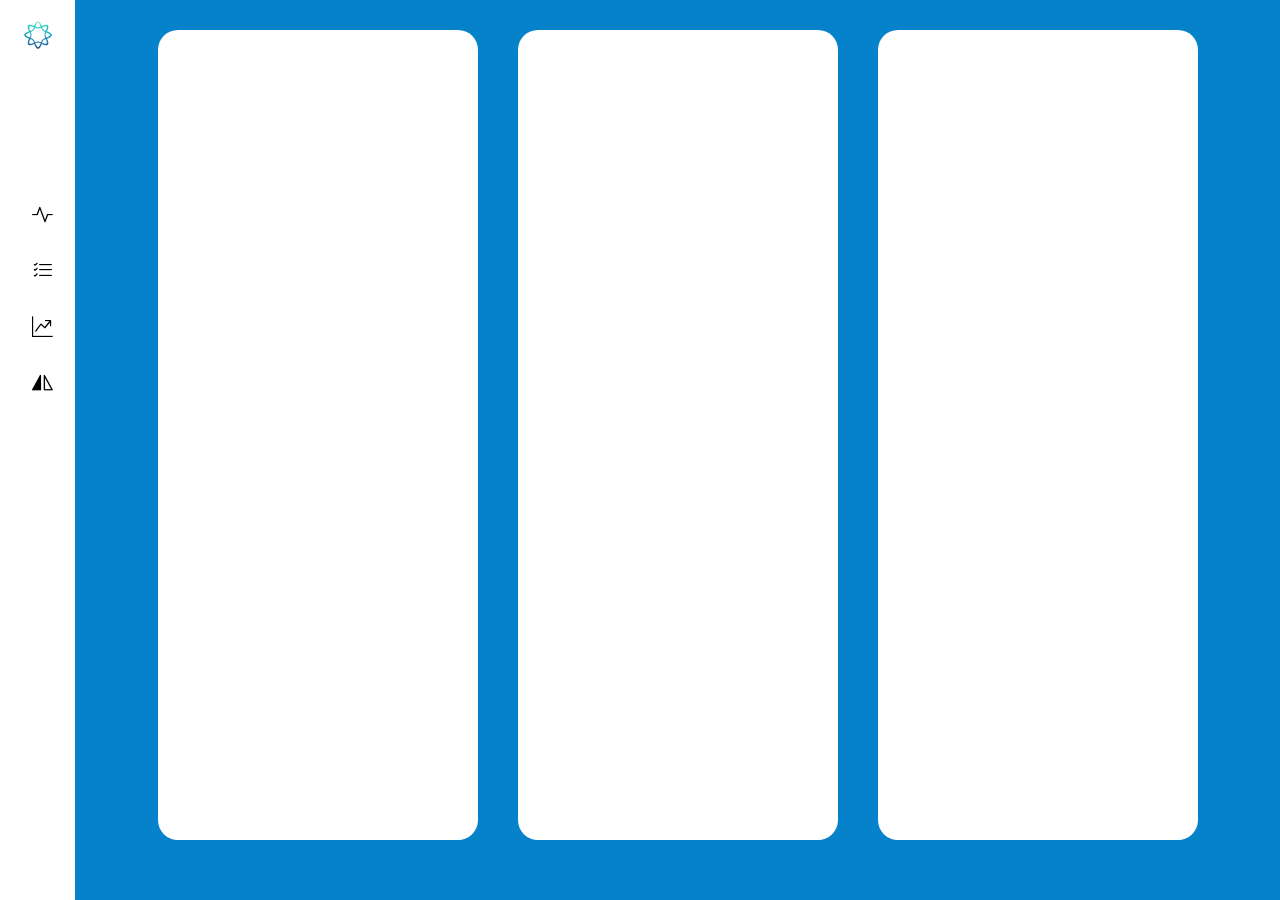
==== vistas/CuentaSIUI.html @ afe10dd4 "Primer paso para el desarrollo del diseño del UX/UI de la interfaz de usuario en su cuenta" ====
<!doctype html>
<html lang="en">
  <head>
    <!-- Required meta tags -->
    <meta charset="utf-8">
    <meta name="viewport" content="width=device-width, initial-scale=1">
   <!-- fonts family-->
   <link rel="preconnect" href="https://fonts.googleapis.com">
    <link rel="preconnect" href="https://fonts.gstatic.com" crossorigin>
    <link 
    href="https://fonts.googleapis.com/css2?family=Inconsolata:wght@600&display=swap" 
    rel="stylesheet">

    <!-- Bootstrap CSS -->
    <link href="https://cdn.jsdelivr.net/npm/bootstrap@5.0.2/dist/css/bootstrap.min.css" rel="stylesheet" 
    integrity="sha384-EVSTQN3/azprG1Anm3QDgpJLIm9Nao0Yz1ztcQTwFspd3yD65VohhpuuCOmLASjC" crossorigin="anonymous">
    <link rel="stylesheet" href="https://cdn.jsdelivr.net/npm/bootstrap-icons@1.8.1/font/bootstrap-icons.css">
    
    <!--css-->
    
    <link rel="stylesheet" href="../css/stylesCuentaUI.css">
    <link rel="icon" href="../icons/INOX.ico">

    <title>INOX - Iniciar sesión</title>
  </head>
  <body>
    <div class="container contenedor-de-vuelta-a-inicio">
        <div class="logo-inox">
          <img src="../icons/INOX.ico" alt="Icono de INOX">
        </div>
        <div class="nav-noticias">
          <ul class="nav__items">
            <li><a class="nav__link" href="#"><i class="bi bi-activity"></i></a></li>
            <li><a class="nav__link" href="#"><i class="bi bi-list-check"></i></a></li>
            <li><a class="nav__link" href="#"><i class="bi bi-graph-up-arrow"></i></a></li>
            <li><a class="nav__link" href="#"><i class="bi bi-symmetry-vertical"></i></a></li>
          </ul>
        </div>
    </div>

    <div class="container container-total">
      <div class="row">
        <div class="col-lg-4 col-xl-4 col-xxl-4 noticias-container ">

        </div>
        <div class="col-lg-4 col-xl-4 col-xxl-4 balance-container">
          
        </div>
        <div class="col-lg-4 col-xl-4 col-xxl-4 operaciones-container">
          
        </div>
      </div>
    </div>
    

  

   

   
    <!-- Option 1: Bootstrap Bundle with Popper -->
    <script src="https://cdn.jsdelivr.net/npm/bootstrap@5.0.2/dist/js/bootstrap.bundle.min.js" 
    integrity="sha384-MrcW6ZMFYlzcLA8Nl+NtUVF0sA7MsXsP1UyJoMp4YLEuNSfAP+JcXn/tWtIaxVXM" crossorigin="anonymous"></script>
   <!-- <script src="https://code.jquery.com/jquery-3.5.1.min.js" integrity="sha256-9/aliU8dGd2tb6OSsuzixeV4y/faTqgFtohetphbbj0=" 
   crossorigin="anonymous"></script> -->

   
    <!-- Option 2: Separate Popper and Bootstrap JS -->
    <!--
    <script src="https://cdn.jsdelivr.net/npm/@popperjs/core@2.9.2/dist/umd/popper.min.js" integrity="sha384-IQsoLXl5PILFhosVNubq5LC7Qb9DXgDA9i+tQ8Zj3iwWAwPtgFTxbJ8NT4GN1R8p" crossorigin="anonymous"></script>
    <script src="https://cdn.jsdelivr.net/npm/bootstrap@5.0.2/dist/js/bootstrap.min.js" integrity="sha384-cVKIPhGWiC2Al4u+LWgxfKTRIcfu0JTxR+EQDz/bgldoEyl4H0zUF0QKbrJ0EcQF" crossorigin="anonymous"></script>
    -->
  </body>
</html>
---- css/stylesCuentaUI.css ----
* {
    font-family: 'Inconsolata', monospace;
}
body {
    background: #0582ca;
    
}

.contenedor-de-vuelta-a-inicio {
    
    background: #fff;
    width: 75px;
    height: 660px;
    align-items: center;
    text-align: center;
    min-height: 100vh;
    z-index: 10000;

    margin-left: 0;
    margin-right: 0;
    position: absolute;
    top: 0;
    left: 0;
    padding: 0;
    
    
}
.logo-inox {
    margin-top: 15px;
}


.nav-noticias {
    display: flex;
}

.nav__items {
    display: flex;
    flex-direction: column;
    justify-content: space-between;
    text-align: center;
    position: absolute;
    top: 200px;
    left: 0;
    height: 200px;
    list-style: none;
}
.nav__link {
    text-decoration: none;
    color: #000;   
    font-size: 1.3rem;
}

.nav__link:hover {
    color: #0582ca;
}
.nav__link:active {
    color: #003554;
}

/*conetedores de la pagina principal*/
/*contenedor area noticias noticias*/
.container-total {
    display: flex;
    justify-content: space-between;
    margin-left: 150px !important;
    margin-right: 20px !important;
    padding: 0;
}
.noticias-container {
    width: 25vw;
    height: 90vh;
    background: #fff;
    margin: 30px 20px;
    border-radius: 20px;
}

.balance-container {
    width: 25vw;
    height: 90vh;
    background: #fff;
    margin: 30px 20px;
    border-radius: 20px;
}
.operaciones-container {
    width: 25vw;
    height: 90vh;
    background: #fff;
    margin: 30px 20px;
    border-radius: 20px;
}
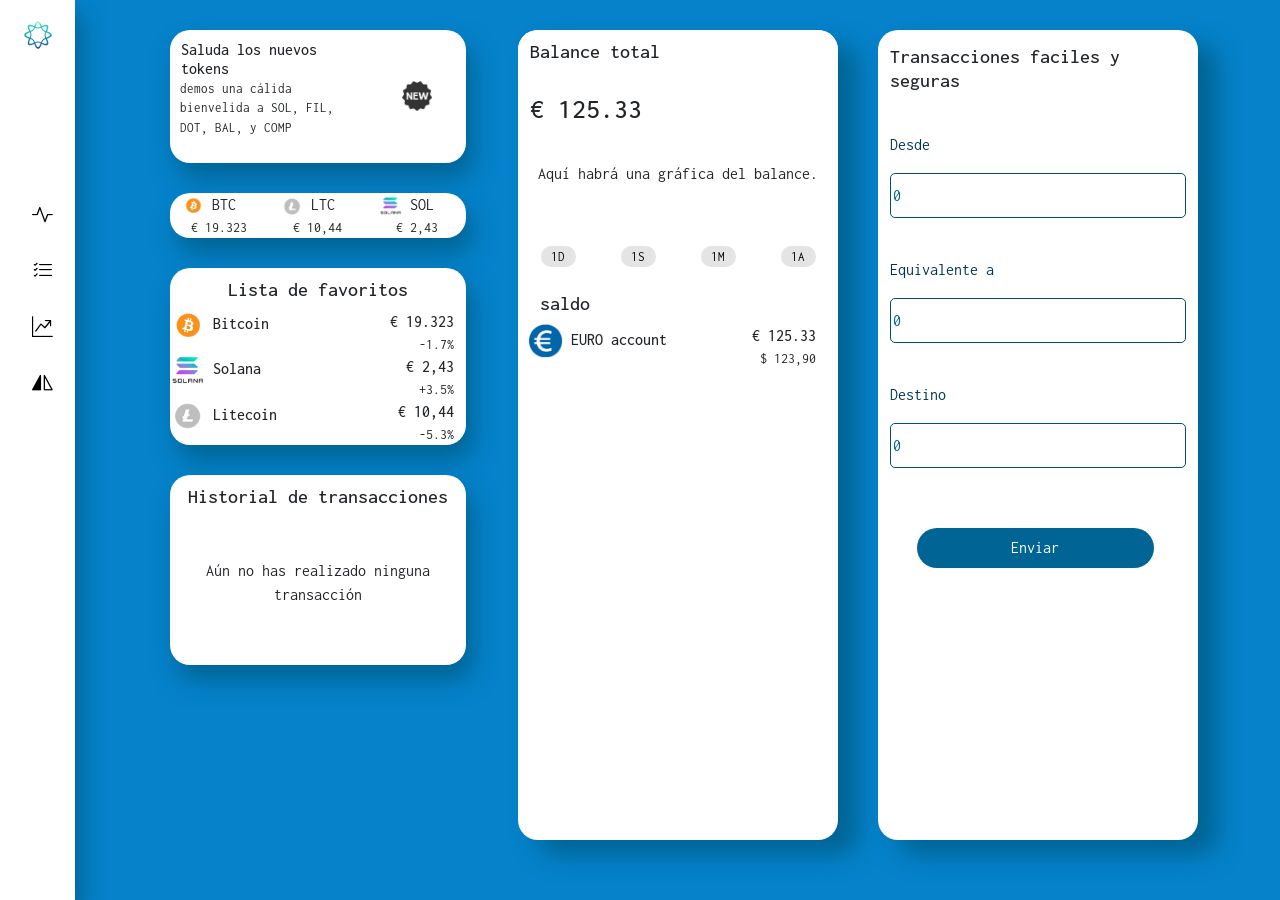
==== commit fc61a26b: "Diseño super veta de la interfaz principal de usuario" ====
--- a/vistas/CuentaSIUI.html
+++ b/vistas/CuentaSIUI.html
@@ -39,17 +39,160 @@
     </div>
 
     <div class="container container-total">
+
       <div class="row">
+
         <div class="col-lg-4 col-xl-4 col-xxl-4 noticias-container ">
-
-        </div>
+          <div class="row noticias-pertinentes">
+            <div class="col-lg-8 informacion-noticia">
+              <h5>Saluda los nuevos tokens</h5>
+            <p>demos una cálida bienvelida a SOL, FIL, DOT, BAL, y COMP</p>
+            </div>
+            <div class="col-lg-4 img-contenedor-new">
+              <img src="../images/newImage.png" alt="newImage">
+            </div>
+          </div>
+
+          <div class="row estadisticas-criptos">
+                <div class="col-lg-4 contenedor-de-info-monedas">
+                    <img src="../images/logoBTC.png" alt="logoBTC">
+                    <p>BTC</p>
+                    <small>€ 19.323</small>
+                </div>
+                <div class="col-lg-4 contenedor-de-info-monedas">
+                    <img src="../images/logoLithcoin.png" alt="logoLithcoin">
+                    <p>LTC</p>
+                    <small>€ 10,44</small>
+                </div>
+                <div class="col-lg-4 contenedor-de-info-monedas">
+                  <img src="../images/LogoSolana.png" alt="LogoSolana">
+                  <p>SOL</p>
+                  <small>€ 2,43</small>
+                </div>
+          </div>
+
+          <div class="row lista-favoritos">
+            <div class="titulo-lista-favoritos">
+              <h5>Lista de favoritos</h5>
+            </div>
+
+            <div class="row contenedor-de-info-favoritos">
+              <div class="col-lg-8 lado-izquierdo-info-favoritos">
+                <img src="../images/logoBTC.png" alt="logoBTC">
+                <h6>Bitcoin</h6>
+                
+              </div>
+              <div class="col-sm-4 lado-derecho-info-favoritos">
+                <h6>€ 19.323</h6>
+                <small>-1.7%</small>
+              </div>
+            </div>
+
+            <div class="row contenedor-de-info-favoritos">
+              <div class="col-lg-8 lado-izquierdo-info-favoritos">
+                <img src="../images/LogoSolana.png" alt="logoBTC">
+                <h6>Solana</h6>
+                
+              </div>
+              <div class="col-sm-4 lado-derecho-info-favoritos">
+                <h6>€ 2,43</h6>
+                <small>+3.5%</small>
+              </div>
+            </div>
+
+            <div class="row contenedor-de-info-favoritos">
+              <div class="col-lg-8 lado-izquierdo-info-favoritos">
+                <img src="../images/logoLithcoin.png" alt="logoBTC">
+                <h6>Litecoin</h6>
+                
+              </div>
+              <div class="col-sm-4 lado-derecho-info-favoritos">
+                <h6>€ 10,44</h6>
+                <small>-5.3%</small>
+              </div>
+            </div>
+
+          </div>
+
+          <div class="row historial-transaccion">
+            <h5>Historial de transacciones</h5>
+            <p>Aún no has realizado ninguna transacción</p>
+          </div>
+
+        </div>
+
         <div class="col-lg-4 col-xl-4 col-xxl-4 balance-container">
-          
-        </div>
+          <div class="row contenedor-balance-total">
+            <h5>Balance total</h5>
+            <h3>€ 125.33</h3>
+            <P>Aquí habrá una gráfica del balance.</P>
+          </div>
+
+          <div class="row contenedor-de-controladores-grafica">
+            <div class="col-lg-3 contenedor-de-boton-grafia">
+              <button class="controlador-grafica">1D</button>
+            </div>
+            <div class="col-lg-3 contenedor-de-boton-grafia">
+              <button class="controlador-grafica">1S</button>
+            </div>
+            <div class="col-lg-3 contenedor-de-boton-grafia">
+              <button class="controlador-grafica">1M</button>
+            </div>
+            <div class="col-lg-3 contenedor-de-boton-grafia">
+              <button class="controlador-grafica">1A</button>
+            </div>
+          </div>
+
+
+          <div class="row contenedor-cuentas-activas">
+            <h5>saldo</h5>
+            <div class="row contenedor-de-info-favoritos">
+              <div class="col-lg-8 lado-izquierdo-info-favoritos">
+                <img src="../images/logoEuro.png" alt="logoEuro">
+                <h6>EURO account</h6>
+                
+              </div>
+              <div class="col-sm-4 lado-derecho-info-favoritos">
+                <h6>€ 125.33</h6>
+                <small>$ 123,90</small>
+              </div>
+            </div>
+          </div>
+
+        </div>
+
         <div class="col-lg-4 col-xl-4 col-xxl-4 operaciones-container">
-          
-        </div>
+          <h5>Transacciones faciles y seguras</h5>
+
+          <form action="" class="formulario-login">
+           
+            
+         
+            <div class="correo-form">
+                <p>Desde</p>
+                <input type="number" placeholder="0" >
+            </div>
+           
+            <div class="contrasena-form">
+                <p>Equivalente a</p>
+                <input type="number" placeholder="0" >
+            </div>
+
+            <div class="contrasena-form">
+              <p>Destino</p>
+              <input type="number" placeholder="0" >
+          </div>
+
+            
+            <div class="boton-login">
+                <input class="btn-register" type="button" value="Enviar" >
+            </div>
+            
+        </form>
+        </div>
+
       </div>
+
     </div>
     
 
--- a/css/stylesCuentaUI.css
+++ b/css/stylesCuentaUI.css
@@ -23,6 +23,7 @@
     top: 0;
     left: 0;
     padding: 0;
+    box-shadow:  7px 15px 25px #006494;
     
     
 }
@@ -71,22 +72,307 @@
 .noticias-container {
     width: 25vw;
     height: 90vh;
-    background: #fff;
+    background: transparent;
     margin: 30px 20px;
     border-radius: 20px;
-}
-
+    
+}
+
+
+
+
+/*  noticias-pertinentes */
+.noticias-pertinentes {
+    background: #fff;
+    
+    margin-left: 0;
+    margin-right: 0;
+
+    width: 100%;
+    height: fit-content;
+    border-radius: 20px;
+    box-shadow:  7px 15px 25px #006494;
+}
+.informacion-noticia {
+    padding: 10px;
+}
+.noticias-pertinentes p {
+    font-size: 0.8rem;
+}
+.noticias-pertinentes h5 {
+    font-size: 0.97rem;
+    margin: 1px;
+}
+.img-contenedor-new {
+    display: flex;
+    justify-content: center;
+}
+.img-contenedor-new img {
+    object-fit: contain;
+    width: 30px;
+}
+
+/*  estadisticas-criptos */
+.estadisticas-criptos {
+    background: #fff;
+    margin-top: 30px;
+    border-radius: 20px;
+    width: 100%;
+    margin-left: 0;
+    margin-right: 0;
+    box-shadow:  7px 15px 25px #006494;
+}
+.contenedor-de-info-monedas img {
+    width: 30%;
+    display: inline;
+}
+.contenedor-de-info-monedas p {
+    display: inline;
+    text-align: center;
+}
+.contenedor-de-info-monedas small {
+    display: block;
+    text-align: center;
+}
+
+/*  lista-favoritos */
+.lista-favoritos {
+    padding-top: 10px;
+    background: #fff;
+    margin-top: 30px;
+    border-radius: 20px;
+    width: 100%;
+    margin-left: 0;
+    margin-right: 0;
+    box-shadow:  7px 15px 25px #006494;
+
+}
+
+.titulo-lista-favoritos{
+    text-align: center;
+}
+.contenedor-de-info-favoritos {
+    width: 100%;
+    padding: 0;
+}
+
+.contenedor-de-info-favoritos img {
+    width: 20%;
+    display: inline;
+   
+}
+
+
+
+.contenedor-de-info-favoritos h6{
+    display: inline;
+}
+.contenedor-de-info-favoritos small {
+    display: block;
+}
+
+
+.lado-derecho-info-favoritos {
+   margin: 0;
+   padding: 0;
+   text-align: right;
+
+}
+
+
+
+/*  hostorial-transaccion */
+.historial-transaccion {
+    padding-top: 10px;
+    background: #fff;
+    margin-top: 30px;
+    border-radius: 20px;
+    width: 100%;
+    margin-left: 0;
+    margin-right: 0;
+    height: 190px;
+    text-align: center;
+    box-shadow:  7px 15px 25px #006494;
+}
+
+
+/* contenedor del balance y estadisticas*/
 .balance-container {
     width: 25vw;
     height: 90vh;
     background: #fff;
     margin: 30px 20px;
     border-radius: 20px;
-}
+    box-shadow:  20px 15px 25px #006494;
+}
+.contenedor-balance-total {
+    padding-top: 10px;
+    background: #fff;
+    border-radius: 20px;
+    height: 200px;
+
+    
+}
+.contenedor-balance-total h5 {
+    margin-bottom: 0;
+}
+.contenedor-balance-total h3 {
+    margin-top: 0;
+}
+.contenedor-balance-total p {
+    text-align: center;
+}
+
+/* contenedor de controladores grafica*/
+.contenedor-de-controladores-grafica {
+    background: #fff;
+    padding: 10px 0;
+    /* border-bottom: 1px solid rgb(201, 201, 201);
+    border-top: 1px solid rgb(201, 201, 201); */
+}
+.contenedor-de-boton-grafia {
+    padding: 4px;
+    text-align: center;
+}
+.controlador-grafica {
+    border-radius: 13px;
+    font-size: 0.8rem;
+    border: none;
+    background: rgb(229, 228, 228);
+    width: 35px;
+}
+.controlador-grafica:focus {
+    
+    background: #58c7ff;
+    color: #006494;
+}
+
+/* contenedor de cuentas activas*/
+
+.contenedor-cuentas-activas {
+    margin-top: 10px;
+    padding: 0 10px;
+}
+/*contenedor de operaciones*/
 .operaciones-container {
     width: 25vw;
     height: 90vh;
     background: #fff;
     margin: 30px 20px;
     border-radius: 20px;
+    padding-top: 15px;
+    box-shadow:  20px 15px 25px #006494;
+}
+
+
+
+.formulario-login {
+    
+    border-radius: 20px;
+    background-color: #ffffff;
+    
+    transition: all 0.5s;
+    
+}
+
+.formulario-login h3 {
+    
+    color: #003554;
+}
+.formulario-login small {
+    color: #006494;
+    
+}
+
+.linkRegister {
+    text-decoration: none;
+    color: #004f74;
+    font-size: 17px;
+}
+
+.linkRegister:hover {
+    padding-bottom: 3px;
+    border-bottom: 2px solid #0b6189;
+    text-decoration: none;
+    color: #0b6189;
+}
+
+
+
+.correo-form {
+    margin-top: 40px;
+    margin-bottom: 10px;
+
+}
+.correo-form input {
+    width: 100%;
+    outline: none;
+    border: 1px solid #064d76;
+    border-radius: 5px;
+    color: #003554;
+    height: 45px;
+    transition: all 0.5s;
+
+
+}
+.correo-form p {
+    color: #003554;
+}
+.correo-form input::placeholder {
+    color: #006494;
+}
+.correo-form input:focus {
+    box-shadow: 0px 2px 7px #006494;
+    height: 47px;
+}
+
+.contrasena-form {
+    margin-top: 40px;
+    margin-bottom: 10px;
+
+}
+
+.contrasena-form input {
+    width: 100%;
+    outline: none;
+    border: 1px solid #064d76;
+    border-radius: 5px;
+    color: #003554;
+    height: 45px;
+    transition: all 0.5s;
+}
+.contrasena-form p {
+    color: #003554;
+}
+.contrasena-form input::placeholder {
+    color: #006494;
+}
+.contrasena-form input:focus {
+    box-shadow: 0px 2px 7px #006494;
+    height: 47px;
+}
+
+.boton-login{
+    text-align: center;
+    margin-top: 60px;
+}
+.boton-login input {
+    width: 80%;
+}
+
+.btn-register {
+    text-decoration: none;
+    border: none;
+    border-radius: 50px;
+    background: #006494;
+    color: #fff;
+    padding: 8px 20px;
+    transition: all 0.6s;
+    margin-right: 5px ;
+}
+
+.btn-register:hover {
+   color: #fff;
+   background: #0380ba;
+
 }
